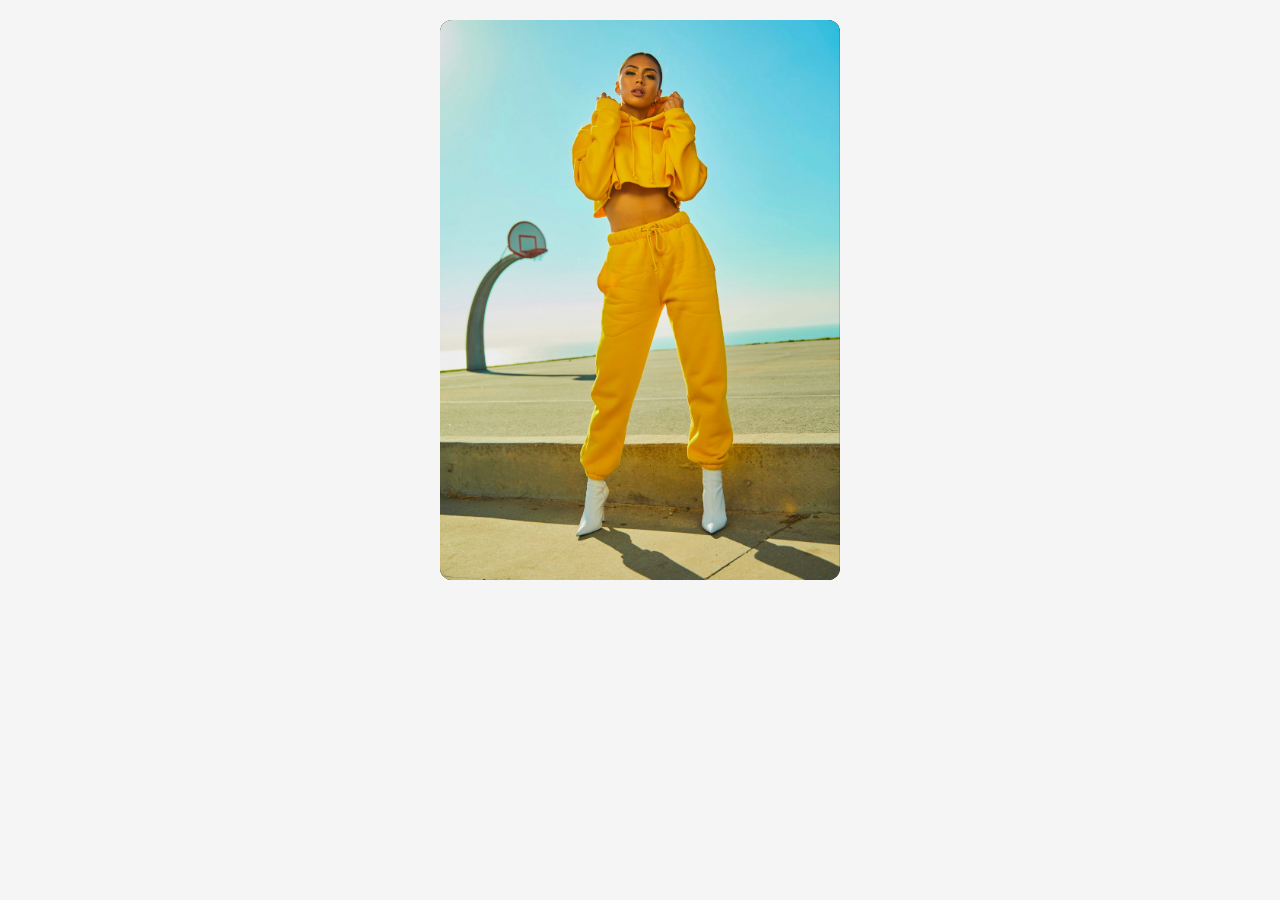
==== index.html @ ea09f07a "Godwin" ====
<!DOCTYPE html>
<html lang="en">
  <head>
    <meta charset="UTF-8" />
    <meta name="viewport" content="width=device-width, initial-scale=1.0" />
    <link rel="stylesheet" href="./style.css" />
    <link
      rel="stylesheet"
      href="https://cdn.jsdelivr.net/npm/swiper@11/swiper-bundle.min.css"
    />
    <title>Promo Carousel</title>
  </head>
  <body>
    <div class="swiper promo-swiper">
      <div class="swiper-wrapper">
        <div class="swiper-slide">
          <img src="photos/dom.jpg" alt="dom" class="promo-img" />
        </div>

        <div class="swiper-slide">
          <img src="photos/alex.jpg" alt="alex" class="promo-img" />
        </div>

        <div class="swiper-slide">
          <img src="photos/charlie.jpg" alt="charlie" class="promo-img" />
        </div>
      </div>
    </div>

    <script src="https://cdn.jsdelivr.net/npm/swiper@11/swiper-bundle.min.js"></script>
    <script src="./script.js"></script>
  </body>
</html>
---- style.css ----
* {
  margin: 0;
  padding: 0;
  box-sizing: border-box;
}

body {
  font-family: Arial, Helvetica, sans-serif;
  background: #f5f5f5;
  padding: 20px;
}

.promo-swiper {
  width: 400px;
  max-width: 900px;
  height: 35rem;
  margin: 0 auto;
  border-radius: 12px;
  overflow: hidden;
  background: #000;
}

.swiper-slide {
  display: flex;
  align-items: center;
  justify-content: center;
  height: 100%;
}

.promo-img {
  width: 100%;
  height: 100%;
  object-fit: cover;
  display: block;
}

.product-card {
  display: flex;
  gap: 12px;
}
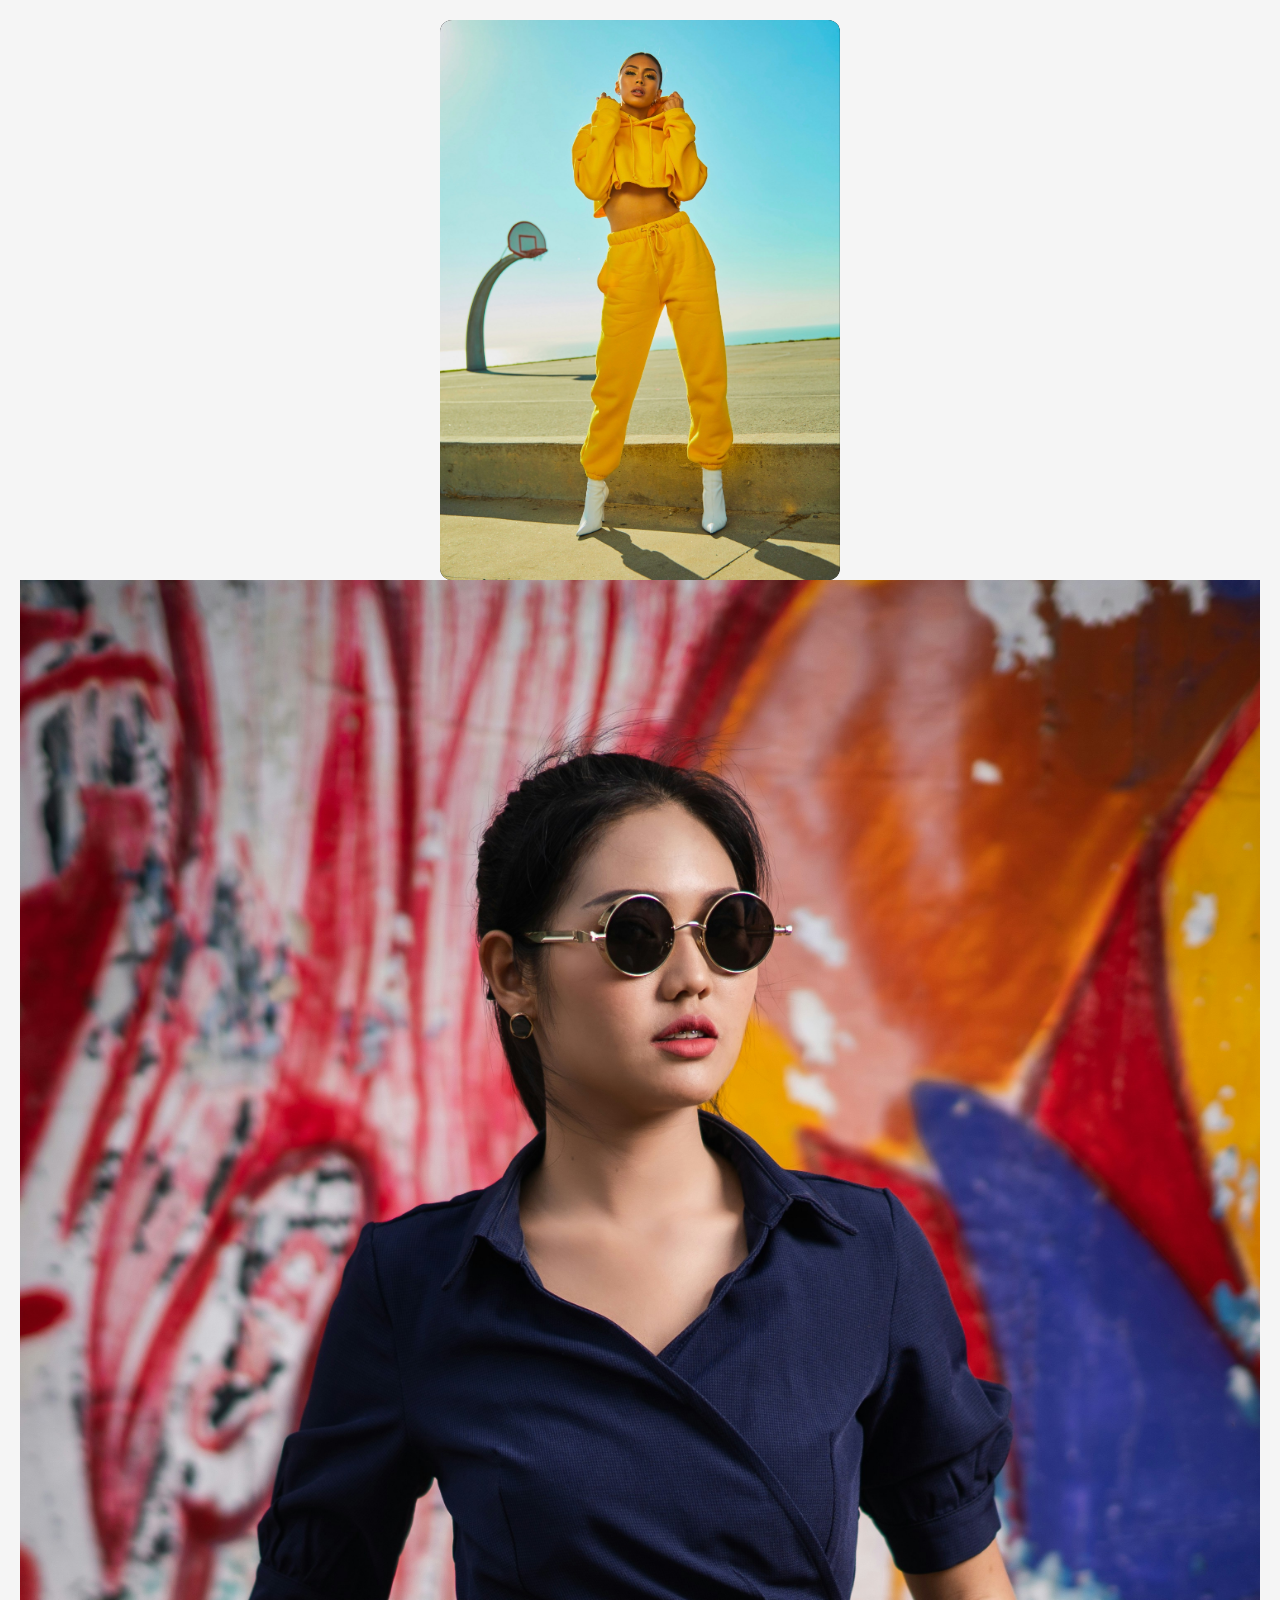
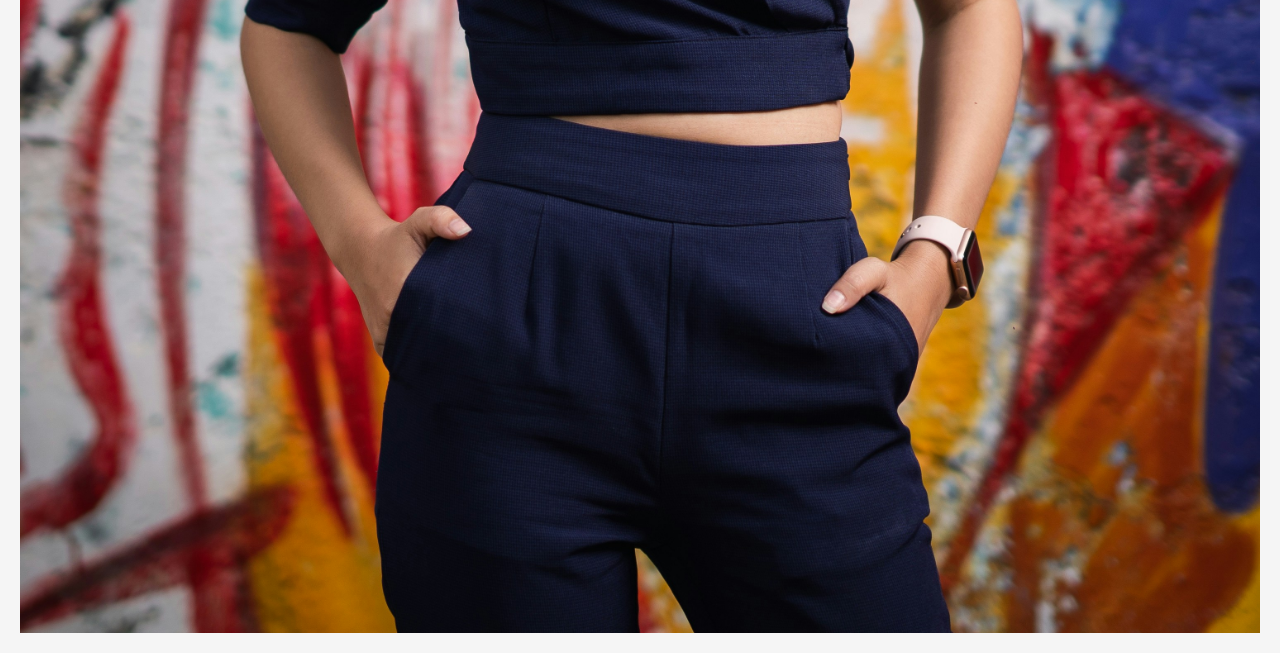
==== commit 083513aa: "Godwin 2" ====
--- a/index.html
+++ b/index.html
@@ -8,7 +8,7 @@
       rel="stylesheet"
       href="https://cdn.jsdelivr.net/npm/swiper@11/swiper-bundle.min.css"
     />
-    <title>Promo Carousel</title>
+    <title>Group B</title>
   </head>
   <body>
     <div class="swiper promo-swiper">
@@ -25,6 +25,19 @@
           <img src="photos/charlie.jpg" alt="charlie" class="promo-img" />
         </div>
       </div>
+
+      
+        <div class="swiper-slide">
+          <img src="photos/tarmacus.jpg" alt="charlie" class="promo-img" />
+        </div>
+      </div>
+
+      
+        <div class="swiper-slide">
+          <img src="photos/napat.jpg" alt="charlie" class="promo-img" />
+        </div>
+      </div>
+
     </div>
 
     <script src="https://cdn.jsdelivr.net/npm/swiper@11/swiper-bundle.min.js"></script>
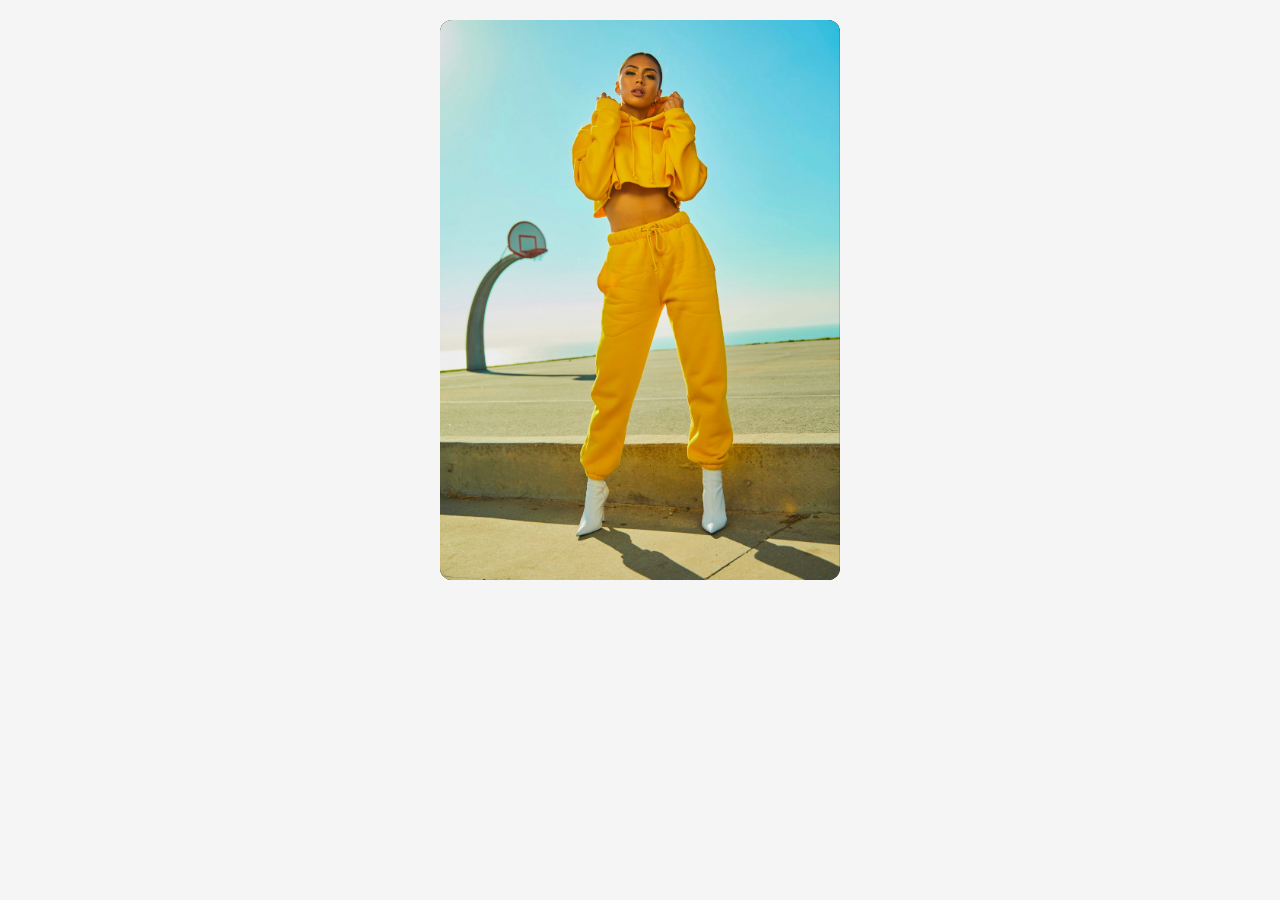
==== commit 148869bf: "project done" ====
--- a/index.html
+++ b/index.html
@@ -26,18 +26,13 @@
         </div>
       </div>
 
-      
-        <div class="swiper-slide">
-          <img src="photos/tarmacus.jpg" alt="charlie" class="promo-img" />
-        </div>
+      <div class="swiper-slide">
+        <img src="photos/tarmacus.jpg" alt="charlie" class="promo-img" />
       </div>
 
-      
-        <div class="swiper-slide">
-          <img src="photos/napat.jpg" alt="charlie" class="promo-img" />
-        </div>
+      <div class="swiper-slide">
+        <img src="photos/napat.jpg" alt="charlie" class="promo-img" />
       </div>
-
     </div>
 
     <script src="https://cdn.jsdelivr.net/npm/swiper@11/swiper-bundle.min.js"></script>
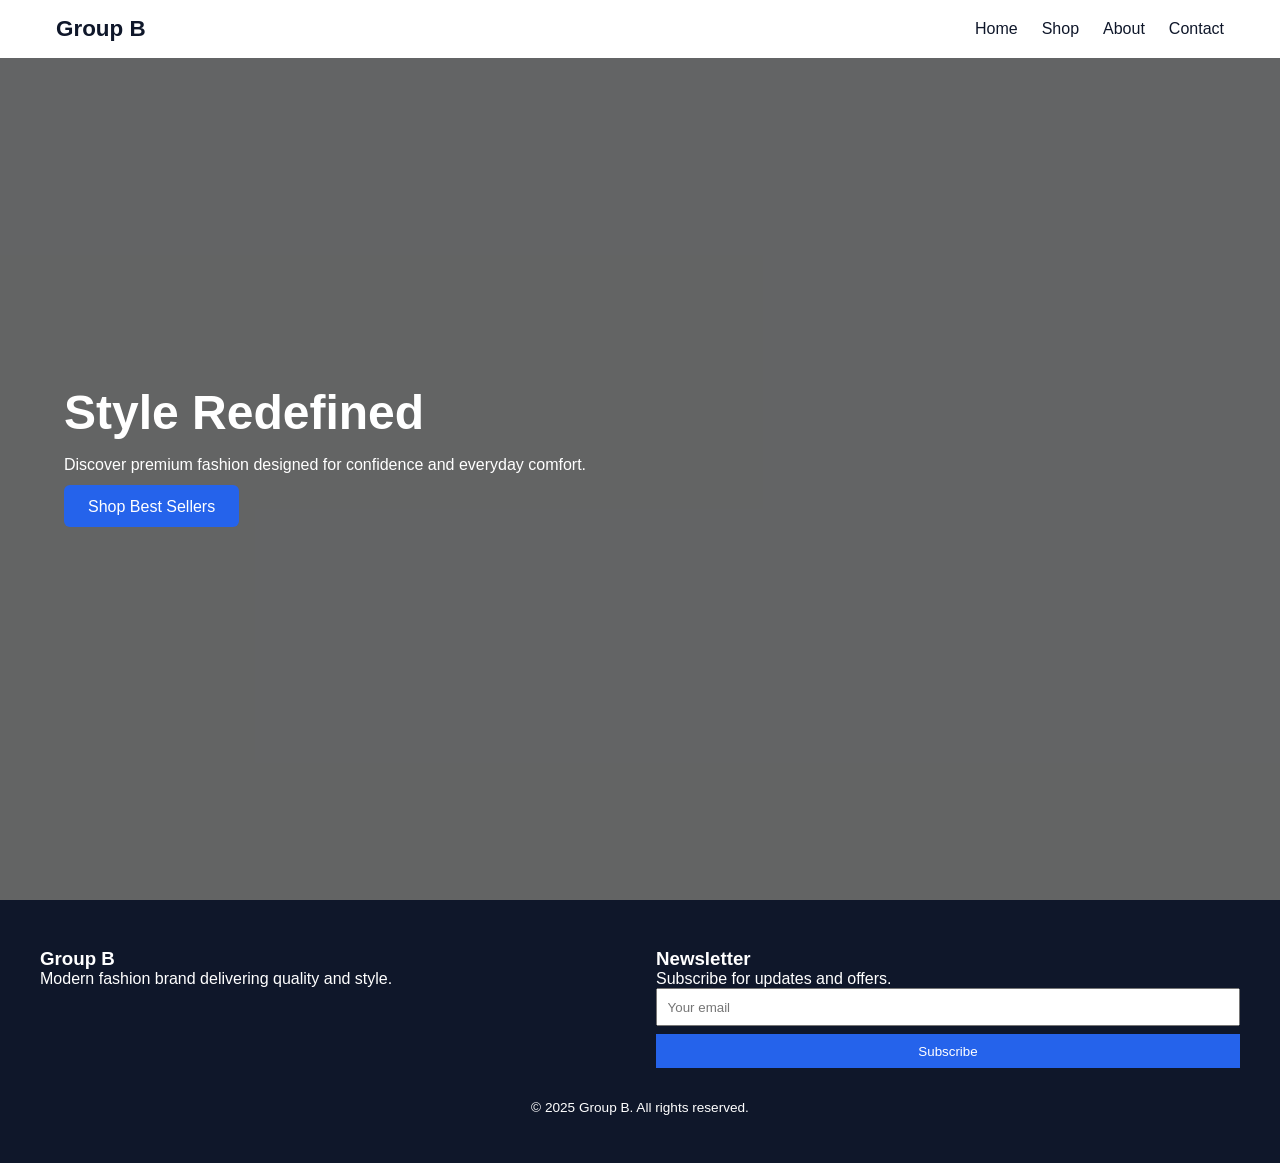
==== commit 15fe1d57: "rename folder" ====
--- a/index.html
+++ b/index.html
@@ -3,39 +3,82 @@
   <head>
     <meta charset="UTF-8" />
     <meta name="viewport" content="width=device-width, initial-scale=1.0" />
-    <link rel="stylesheet" href="./style.css" />
-    <link
-      rel="stylesheet"
-      href="https://cdn.jsdelivr.net/npm/swiper@11/swiper-bundle.min.css"
-    />
-    <title>Group B</title>
+    <title>Group B | Clothing Brand</title>
+    <link rel="stylesheet" href="groupb.css" />
   </head>
   <body>
-    <div class="swiper promo-swiper">
-      <div class="swiper-wrapper">
-        <div class="swiper-slide">
-          <img src="photos/dom.jpg" alt="dom" class="promo-img" />
+    <!--  HEADER -->
+    <header>
+      <nav class="nav">
+        <div class="logo">Group B</div>
+
+        <!-- Navigation links -->
+        <ul class="nav-links" id="navLinks">
+          <li><a href="#">Home</a></li>
+          <li><a href="#">Shop</a></li>
+          <li><a href="#">About</a></li>
+          <li><a href="#">Contact</a></li>
+        </ul>
+
+        <!-- Hamburger menu (visible on small screens) -->
+        <div class="hamburger" id="hamburger">
+          <span></span>
+          <span></span>
+          <span></span>
+        </div>
+      </nav>
+    </header>
+
+    <!--  HERO SECTION  -->
+    <section class="hero">
+      <!-- Background image slides -->
+      <div class="slides">
+        <!-- Each div represents one background image -->
+        <div class="slide active"></div>
+        <div class="slide"></div>
+        <div class="slide"></div>
+        <div class="slide"></div>
+        <div class="slide"></div>
+        <div class="slide"></div>
+        <div class="slide"></div>
+        <div class="slide"></div>
+        <div class="slide"></div>
+        <div class="slide"></div>
+      </div>
+
+      <!-- Dark overlay to improve text readability -->
+      <div class="overlay"></div>
+
+      <!-- Hero text content -->
+      <div class="hero-content">
+        <h1>Style Redefined</h1>
+        <p>
+          Discover premium fashion designed for confidence and everyday comfort.
+        </p>
+        <a href="#" class="btn">Shop Best Sellers</a>
+      </div>
+    </section>
+
+    <!-- FOOTER -->
+    <footer>
+      <div class="footer-content">
+        <div>
+          <h3>Group B</h3>
+          <p>Modern fashion brand delivering quality and style.</p>
         </div>
 
-        <div class="swiper-slide">
-          <img src="photos/alex.jpg" alt="alex" class="promo-img" />
-        </div>
-
-        <div class="swiper-slide">
-          <img src="photos/charlie.jpg" alt="charlie" class="promo-img" />
+        <div class="newsletter">
+          <h3>Newsletter</h3>
+          <p>Subscribe for updates and offers.</p>
+          <input type="email" placeholder="Your email" />
+          <button>Subscribe</button>
         </div>
       </div>
 
-      <div class="swiper-slide">
-        <img src="photos/tarmacus.jpg" alt="charlie" class="promo-img" />
-      </div>
+      <p class="copyright">© 2025 Group B. All rights reserved.</p>
+    </footer>
 
-      <div class="swiper-slide">
-        <img src="photos/napat.jpg" alt="charlie" class="promo-img" />
-      </div>
-    </div>
-
-    <script src="https://cdn.jsdelivr.net/npm/swiper@11/swiper-bundle.min.js"></script>
-    <script src="./script.js"></script>
+    <!-- Link to external JavaScript file -->
+    <script src="groupb.js"></script>
   </body>
 </html>
--- a/groupb.css
+++ b/groupb.css
@@ -0,0 +1,211 @@
+/* Google Font */
+@import url("https://fonts.googleapis.com/css2?family=Inter:wght@400;600;700&display=swap");
+
+* {
+  margin: 0;
+  padding: 0;
+  box-sizing: border-box;
+  font-family: "Inter", sans-serif;
+}
+
+body {
+  background: #f8fafc;
+  color: #0f172a;
+}
+
+/*  NAVIGATION  */
+header {
+  position: fixed;
+  width: 100%;
+  background: white;
+  z-index: 1000;
+}
+
+.nav {
+  max-width: 1200px;
+  margin: auto;
+  padding: 1rem;
+  display: flex;
+  justify-content: space-between;
+  align-items: center;
+}
+
+.logo {
+  font-size: 1.4rem;
+  font-weight: 700;
+}
+
+.nav-links {
+  list-style: none;
+  display: flex;
+  gap: 1.5rem;
+}
+
+.nav-links a {
+  text-decoration: none;
+  color: #0f172a;
+}
+
+/* Hamburger menu icon */
+.hamburger {
+  display: none;
+  flex-direction: column;
+  gap: 5px;
+  cursor: pointer;
+}
+
+.hamburger span {
+  width: 25px;
+  height: 3px;
+  background: #0f172a;
+}
+
+/*  HERO  */
+.hero {
+  height: 100vh;
+  position: relative;
+  display: flex;
+  align-items: center;
+  color: white;
+}
+
+.slides,
+.slide,
+.overlay {
+  position: absolute;
+  inset: 0;
+}
+
+.slide {
+  background-size: cover;
+  background-position: center;
+  opacity: 0;
+  transition: opacity 1s ease;
+}
+
+/* Active slide is visible */
+.slide.active {
+  opacity: 1;
+}
+
+/* Background images (10 images) */
+.slide:nth-child(1) {
+  background-image: url("https://images.unsplash.com/photo-1520975916090-3105956dac38");
+}
+.slide:nth-child(2) {
+  background-image: url("https://images.unsplash.com/photo-1490481651871-ab68de25d43d");
+}
+.slide:nth-child(3) {
+  background-image: url("https://images.unsplash.com/photo-1521334884684-d80222895322");
+}
+.slide:nth-child(4) {
+  background-image: url("https://images.unsplash.com/photo-1503342217505-b0a15ec3261c");
+}
+.slide:nth-child(5) {
+  background-image: url("https://images.unsplash.com/photo-1512436991641-6745cdb1723f");
+}
+.slide:nth-child(6) {
+  background-image: url("https://images.unsplash.com/photo-1489987707025-afc232f7ea0f");
+}
+.slide:nth-child(7) {
+  background-image: url("https://images.unsplash.com/photo-1516762689617-e1cffcef479d");
+}
+.slide:nth-child(8) {
+  background-image: url("https://images.unsplash.com/photo-1542060748-10c28b62716c");
+}
+.slide:nth-child(9) {
+  background-image: url("https://images.unsplash.com/photo-1555529669-e69e7aa0ba9a");
+}
+.slide:nth-child(10) {
+  background-image: url("https://images.unsplash.com/photo-1523381210434-271e8be1f52b");
+}
+
+/* Dark overlay */
+.overlay {
+  background: rgba(0, 0, 0, 0.6);
+}
+
+.hero-content {
+  position: relative;
+  max-width: 600px;
+  margin-left: 5%;
+}
+
+.hero-content h1 {
+  font-size: 3rem; /* simple static font size */
+  margin-bottom: 1rem;
+}
+
+.hero-content p {
+  margin-bottom: 1.5rem;
+}
+
+.btn {
+  background: #2563eb;
+  color: white;
+  padding: 0.8rem 1.5rem;
+  text-decoration: none;
+  border-radius: 6px;
+}
+
+/* FOOTER */
+footer {
+  background: #0f172a;
+  color: white;
+  padding: 3rem 1rem;
+}
+
+.footer-content {
+  max-width: 1200px;
+  margin: auto;
+  display: grid;
+  grid-template-columns: repeat(auto-fit, minmax(250px, 1fr));
+  gap: 2rem;
+}
+
+.newsletter input {
+  width: 100%;
+  padding: 0.6rem;
+  margin-bottom: 0.5rem;
+}
+
+.newsletter button {
+  width: 100%;
+  padding: 0.6rem;
+  background: #2563eb;
+  border: none;
+  color: white;
+}
+
+.copyright {
+  text-align: center;
+  margin-top: 2rem;
+  font-size: 0.85rem;
+}
+
+/*RESPONSIVE*/
+@media (max-width: 768px) {
+  .nav-links {
+    position: absolute;
+    top: 60px;
+    right: 0;
+    background: white;
+    flex-direction: column;
+    width: 200px;
+    padding: 1rem;
+    display: none;
+  }
+
+  .nav-links.show {
+    display: flex;
+  }
+
+  .hamburger {
+    display: flex;
+  }
+
+  .hero-content {
+    margin: auto;
+    text-align: center;
+  }
+}
